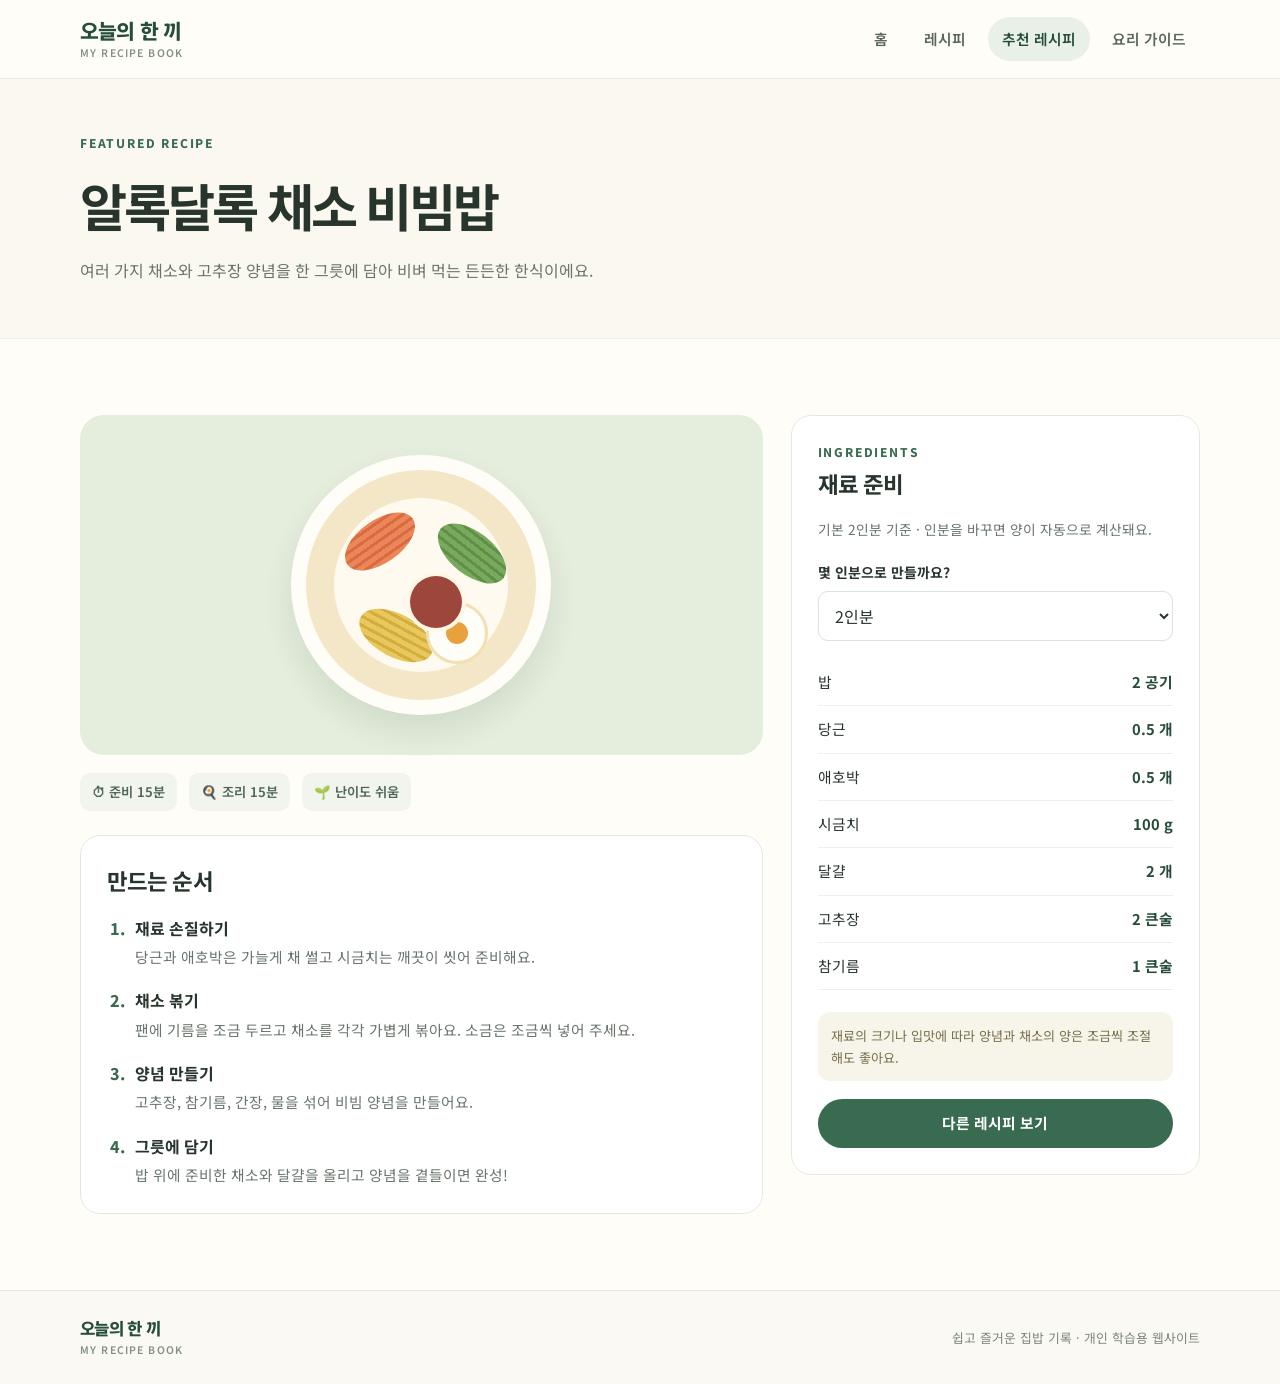
==== recipe-detail.html @ c25bb86e "first commit" ====
<!doctype html>
<html lang="ko">
  <head>
    <meta charset="UTF-8" />
    <meta name="viewport" content="width=device-width, initial-scale=1.0" />
    <title>채소 비빔밥 만들기 | 오늘의 한 끼</title>
    <link rel="stylesheet" href="style.css" />
    <script src="script.js" defer></script>
  </head>
  <body>
    <header class="site-header">
      <div class="container header-inner">
        <a class="logo" href="index.html"
          >오늘의 한 끼<span>My Recipe Book</span></a
        >
        <nav class="main-nav" aria-label="주 메뉴">
          <a href="index.html">홈</a><a href="recipes.html">레시피</a
          ><a class="active" href="recipe-detail.html">추천 레시피</a
          ><a href="guide.html">요리 가이드</a>
        </nav>
      </div>
    </header>
    <main>
      <section class="page-hero">
        <div class="container">
          <p class="eyebrow">FEATURED RECIPE</p>
          <h1>알록달록 채소 비빔밥</h1>
          <p>
            여러 가지 채소와 고추장 양념을 한 그릇에 담아 비벼 먹는 든든한
            한식이에요.
          </p>
        </div>
      </section>
      <section class="section">
        <div class="container detail-layout">
          <div>
            <div
              class="detail-art hero-art"
              role="img"
              aria-label="비빔밥 일러스트"
            >
              <div class="food-plate">
                <div class="rice"></div>
                <div class="veg veg-one"></div>
                <div class="veg veg-two"></div>
                <div class="veg veg-three"></div>
                <div class="egg"></div>
                <div class="pepper"></div>
              </div>
            </div>
            <div class="detail-facts">
              <span>⏱ 준비 15분</span><span>🍳 조리 15분</span
              ><span>🌱 난이도 쉬움</span>
            </div>
            <section class="content-panel">
              <h2>만드는 순서</h2>
              <ol class="step-list">
                <li>
                  <strong>재료 손질하기</strong>
                  <p>
                    당근과 애호박은 가늘게 채 썰고 시금치는 깨끗이 씻어
                    준비해요.
                  </p>
                </li>
                <li>
                  <strong>채소 볶기</strong>
                  <p>
                    팬에 기름을 조금 두르고 채소를 각각 가볍게 볶아요. 소금은
                    조금씩 넣어 주세요.
                  </p>
                </li>
                <li>
                  <strong>양념 만들기</strong>
                  <p>고추장, 참기름, 간장, 물을 섞어 비빔 양념을 만들어요.</p>
                </li>
                <li>
                  <strong>그릇에 담기</strong>
                  <p>
                    밥 위에 준비한 채소와 달걀을 올리고 양념을 곁들이면 완성!
                  </p>
                </li>
              </ol>
            </section>
          </div>
          <aside class="content-panel ingredients-panel">
            <p class="eyebrow">INGREDIENTS</p>
            <h2>재료 준비</h2>
            <p class="muted">
              기본 2인분 기준 · 인분을 바꾸면 양이 자동으로 계산돼요.
            </p>
            <label class="servings-label" for="servings"
              >몇 인분으로 만들까요?</label
            >
            <select id="servings" name="servings">
              <option value="1">1인분</option>
              <option value="2" selected>2인분</option>
              <option value="3">3인분</option>
              <option value="4">4인분</option>
            </select>
            <ul class="ingredient-list">
              <li>
                <span>밥</span
                ><strong
                  ><span data-amount="2" data-unit="공기">2 공기</span></strong
                >
              </li>
              <li>
                <span>당근</span
                ><strong
                  ><span data-amount="0.5" data-unit="개">0.5 개</span></strong
                >
              </li>
              <li>
                <span>애호박</span
                ><strong
                  ><span data-amount="0.5" data-unit="개">0.5 개</span></strong
                >
              </li>
              <li>
                <span>시금치</span
                ><strong
                  ><span data-amount="100" data-unit="g">100 g</span></strong
                >
              </li>
              <li>
                <span>달걀</span
                ><strong
                  ><span data-amount="2" data-unit="개">2 개</span></strong
                >
              </li>
              <li>
                <span>고추장</span
                ><strong
                  ><span data-amount="2" data-unit="큰술">2 큰술</span></strong
                >
              </li>
              <li>
                <span>참기름</span
                ><strong
                  ><span data-amount="1" data-unit="큰술">1 큰술</span></strong
                >
              </li>
            </ul>
            <div class="note-box">
              재료의 크기나 입맛에 따라 양념과 채소의 양은 조금씩 조절해도
              좋아요.
            </div>
            <a class="button button-primary button-full" href="recipes.html"
              >다른 레시피 보기</a
            >
          </aside>
        </div>
      </section>
    </main>
    <footer class="site-footer">
      <div class="container footer-inner">
        <a class="logo logo-footer" href="index.html"
          >오늘의 한 끼<span>My Recipe Book</span></a
        >
        <p>쉽고 즐거운 집밥 기록 · 개인 학습용 웹사이트</p>
      </div>
    </footer>
  </body>
</html>
---- style.css ----
@import url("https://fonts.googleapis.com/css2?family=Noto+Sans+KR:wght@400;500;600;700;800&display=swap");

:root {
  --green: #386b50;
  --green-dark: #254d39;
  --green-light: #e8f0e8;
  --cream: #fbf8f0;
  --paper: #fffdf8;
  --orange: #e8a45c;
  --text: #27352d;
  --muted: #69756c;
  --line: #e6e8df;
  --shadow: 0 14px 36px rgba(39, 53, 45, 0.08);
}
* {
  box-sizing: border-box;
}
html {
  scroll-behavior: smooth;
}
body {
  margin: 0;
  background: var(--paper);
  color: var(--text);
  font-family: "Noto Sans KR", Arial, sans-serif;
  line-height: 1.65;
}
a {
  color: inherit;
  text-decoration: none;
}
button,
select {
  font: inherit;
}
button,
a,
select {
  -webkit-tap-highlight-color: transparent;
}
.container {
  width: min(1120px, calc(100% - 40px));
  margin: 0 auto;
}
.site-header {
  position: sticky;
  top: 0;
  z-index: 10;
  background: rgba(255, 253, 248, 0.94);
  backdrop-filter: blur(12px);
  border-bottom: 1px solid rgba(230, 232, 223, 0.8);
}
.header-inner {
  min-height: 78px;
  display: flex;
  align-items: center;
  justify-content: space-between;
  gap: 24px;
}
.logo {
  display: inline-flex;
  flex-direction: column;
  font-size: 1.28rem;
  font-weight: 800;
  line-height: 1.15;
  letter-spacing: -0.04em;
  color: var(--green-dark);
}
.logo span {
  margin-top: 5px;
  font-size: 0.65rem;
  font-weight: 600;
  letter-spacing: 0.11em;
  text-transform: uppercase;
  color: #849085;
}
.main-nav {
  display: flex;
  align-items: center;
  gap: 8px;
}
.main-nav a {
  padding: 10px 14px;
  border-radius: 999px;
  font-size: 0.92rem;
  font-weight: 600;
  color: #58665b;
  transition:
    background 0.2s,
    color 0.2s;
}
.main-nav a:hover,
.main-nav a.active {
  background: var(--green-light);
  color: var(--green-dark);
}
.hero {
  overflow: hidden;
  background: var(--cream);
  padding: 64px 0 70px;
}
.hero-grid {
  display: grid;
  grid-template-columns: 1.08fr 0.92fr;
  align-items: center;
  gap: 50px;
}
.eyebrow {
  margin: 0 0 10px;
  color: var(--green);
  font-size: 0.75rem;
  font-weight: 800;
  letter-spacing: 0.15em;
}
.hero h1 {
  margin: 0;
  font-size: clamp(2.6rem, 5vw, 4.5rem);
  line-height: 1.2;
  letter-spacing: -0.065em;
}
.hero h1 span {
  color: var(--green);
}
.hero-description {
  max-width: 510px;
  margin: 22px 0 28px;
  color: var(--muted);
  font-size: 1.05rem;
}
.hero-actions {
  display: flex;
  gap: 12px;
  flex-wrap: wrap;
}
.button {
  display: inline-flex;
  justify-content: center;
  align-items: center;
  min-height: 46px;
  padding: 11px 20px;
  border: 1px solid transparent;
  border-radius: 999px;
  font-size: 0.92rem;
  font-weight: 700;
  cursor: pointer;
  transition:
    transform 0.2s,
    background 0.2s;
}
.button:hover {
  transform: translateY(-2px);
}
.button-primary {
  background: var(--green);
  color: white;
}
.button-primary:hover {
  background: var(--green-dark);
}
.button-outline {
  border-color: #cbd8ca;
  background: transparent;
  color: var(--green-dark);
}
.button-outline:hover {
  background: var(--green-light);
}
.hero-art {
  position: relative;
  min-height: 340px;
  display: grid;
  place-items: center;
  border-radius: 48% 52% 43% 57%/51% 43% 57% 49%;
  background: #e5eddd;
}
.food-plate {
  position: relative;
  width: 260px;
  height: 260px;
  border: 15px solid #fffdf8;
  border-radius: 50%;
  background: #f4e7c7;
  box-shadow: 0 16px 30px #2d50301c;
  overflow: hidden;
}
.rice {
  position: absolute;
  inset: 28px;
  border-radius: 50%;
  background: #fffaf0;
}
.veg {
  position: absolute;
  width: 80px;
  height: 43px;
  border-radius: 50%;
  transform: rotate(-35deg);
}
.veg-one {
  top: 50px;
  left: 34px;
  background: repeating-linear-gradient(0deg, #ec8656 0 5px, #d76b43 5px 8px);
}
.veg-two {
  right: 24px;
  top: 62px;
  background: repeating-linear-gradient(0deg, #79a95c 0 5px, #5e9147 5px 8px);
  transform: rotate(38deg);
}
.veg-three {
  left: 50px;
  bottom: 43px;
  background: repeating-linear-gradient(0deg, #e8c75f 0 5px, #d4ae3c 5px 8px);
  transform: rotate(28deg);
}
.egg {
  position: absolute;
  right: 48px;
  bottom: 36px;
  width: 62px;
  height: 62px;
  border-radius: 50%;
  background: #fffdf7;
  border: 3px solid #f4dfb2;
}
.egg:after {
  content: "";
  position: absolute;
  inset: 17px;
  border-radius: 50%;
  background: #e9a13d;
}
.pepper {
  position: absolute;
  left: 104px;
  top: 106px;
  width: 52px;
  height: 52px;
  border-radius: 50%;
  background: #9d463b;
  box-shadow: 0 0 0 4px #fff7e6;
}
.art-note {
  position: absolute;
  padding: 8px 13px;
  border-radius: 999px;
  background: #fffdf8;
  box-shadow: var(--shadow);
  font-size: 0.78rem;
  font-weight: 700;
  color: var(--green-dark);
}
.note-one {
  top: 43px;
  right: 0;
}
.note-two {
  bottom: 43px;
  left: 0;
}
.section {
  padding: 76px 0;
}
.section-soft {
  background: #f6f7f0;
}
.section-heading {
  display: flex;
  justify-content: space-between;
  align-items: end;
  gap: 20px;
  margin-bottom: 28px;
}
.section-heading h2,
.tip-banner h2 {
  margin: 0;
  font-size: clamp(1.6rem, 3vw, 2.25rem);
  letter-spacing: -0.05em;
}
.text-link {
  color: var(--green);
  font-size: 0.9rem;
  font-weight: 700;
  white-space: nowrap;
}
.featured-card {
  display: grid;
  grid-template-columns: 1fr 1fr;
  overflow: hidden;
  border: 1px solid var(--line);
  border-radius: 26px;
  background: #fff;
  box-shadow: var(--shadow);
}
.featured-art {
  position: relative;
  min-height: 300px;
  display: grid;
  place-items: center;
  background: #e8efdf;
}
.bibimbap-art:before {
  content: "";
  width: 190px;
  height: 190px;
  border: 13px solid #fffdf8;
  border-radius: 50%;
  background:
    radial-gradient(circle at 35% 35%, #e9a15a 0 18%, transparent 19%),
    radial-gradient(circle at 70% 35%, #7ca65e 0 17%, transparent 18%),
    radial-gradient(circle at 40% 70%, #e2c65c 0 18%, transparent 19%),
    radial-gradient(circle at 70% 70%, #b85142 0 16%, transparent 17%), #f2e4c7;
  box-shadow: 0 15px 30px #24472c22;
}
.art-label {
  position: absolute;
  top: 22px;
  left: 22px;
  padding: 7px 12px;
  border-radius: 999px;
  background: #fffdf8;
  color: var(--green);
  font-size: 0.7rem;
  font-weight: 800;
  letter-spacing: 0.1em;
}
.featured-copy {
  align-self: center;
  padding: 38px;
}
.tag {
  display: inline-block;
  padding: 4px 10px;
  border-radius: 999px;
  background: var(--green-light);
  color: var(--green-dark);
  font-size: 0.75rem;
  font-weight: 700;
}
.featured-copy h3 {
  margin: 13px 0 10px;
  font-size: 1.8rem;
  letter-spacing: -0.05em;
}
.featured-copy p,
.recipe-info p {
  color: var(--muted);
  font-size: 0.93rem;
}
.recipe-meta {
  display: flex;
  gap: 18px;
  padding: 0;
  margin: 20px 0 24px;
  list-style: none;
  color: #657267;
  font-size: 0.82rem;
}
.recipe-meta li + li:before {
  content: "•";
  margin-right: 18px;
  color: #b3bcb1;
}
.recipe-grid {
  display: grid;
  grid-template-columns: repeat(3, minmax(0, 1fr));
  gap: 22px;
}
.recipe-card {
  overflow: hidden;
  border: 1px solid var(--line);
  border-radius: 20px;
  background: white;
  transition:
    transform 0.2s,
    box-shadow 0.2s;
}
.recipe-card:hover {
  transform: translateY(-4px);
  box-shadow: var(--shadow);
}
.recipe-art {
  min-height: 170px;
  display: grid;
  place-items: center;
  position: relative;
}
.recipe-art span {
  font-size: 4.6rem;
  filter: drop-shadow(0 7px 5px #263d2918);
}
.art-pasta {
  background: #f8e7d7;
}
.art-pancake {
  background: #f6edcf;
}
.art-rice {
  background: #f0e4d9;
}
.art-bibimbap {
  background: #e8efdf;
}
.art-salad {
  background: #e1efdf;
}
.art-yogurt {
  background: #f7e4e5;
}
.recipe-info {
  padding: 20px;
}
.recipe-info h2,
.recipe-info h3 {
  margin: 8px 0 5px;
  font-size: 1.18rem;
  letter-spacing: -0.03em;
}
.recipe-info p {
  min-height: 48px;
  margin: 0 0 17px;
}
.card-bottom {
  display: flex;
  justify-content: space-between;
  border-top: 1px solid #eef0e9;
  padding-top: 13px;
  color: #7a857b;
  font-size: 0.8rem;
}
.tip-banner {
  display: flex;
  align-items: center;
  justify-content: space-between;
  gap: 30px;
  padding: 32px 38px;
  border: 1px solid #dfe7d9;
  border-radius: 24px;
  background: #f4f7ef;
}
.tip-banner p:last-child {
  margin-bottom: 0;
  color: var(--muted);
}
.site-footer {
  padding: 28px 0;
  border-top: 1px solid var(--line);
  background: #faf9f3;
}
.footer-inner {
  display: flex;
  align-items: center;
  justify-content: space-between;
  gap: 20px;
}
.logo-footer {
  font-size: 1.05rem;
}
.footer-inner p {
  margin: 0;
  color: #7c867c;
  font-size: 0.8rem;
}
.page-hero {
  padding: 54px 0;
  background: var(--cream);
  border-bottom: 1px solid #f0eee5;
}
.page-hero h1 {
  margin: 0;
  font-size: clamp(2.1rem, 4vw, 3.2rem);
  letter-spacing: -0.06em;
}
.page-hero p:last-child {
  margin: 10px 0 0;
  color: var(--muted);
}
.filter-row {
  display: flex;
  gap: 10px;
  flex-wrap: wrap;
}
.filter-button {
  padding: 9px 17px;
  border: 1px solid #dce3d8;
  border-radius: 999px;
  background: white;
  color: #58665b;
  font-weight: 700;
  cursor: pointer;
}
.filter-button:hover,
.filter-button.active {
  border-color: var(--green);
  background: var(--green);
  color: white;
}
.filter-status {
  margin: 16px 0 22px;
  color: var(--muted);
  font-size: 0.88rem;
}
.recipe-grid-large {
  grid-template-columns: repeat(3, minmax(0, 1fr));
}
.recipe-grid-large .recipe-art {
  min-height: 190px;
}
.empty-message {
  padding: 30px;
  text-align: center;
  color: var(--muted);
}
.detail-layout {
  display: grid;
  grid-template-columns: minmax(0, 1.25fr) minmax(300px, 0.75fr);
  align-items: start;
  gap: 28px;
}
.detail-art {
  min-height: 340px;
  margin-bottom: 18px;
  border-radius: 24px;
}
.detail-facts {
  display: flex;
  flex-wrap: wrap;
  gap: 12px;
  margin-bottom: 24px;
}
.detail-facts span {
  padding: 8px 12px;
  border-radius: 10px;
  background: #f2f5ee;
  color: #4e6654;
  font-size: 0.83rem;
  font-weight: 600;
}
.content-panel {
  padding: 26px;
  border: 1px solid var(--line);
  border-radius: 20px;
  background: white;
}
.content-panel h2 {
  margin: 0 0 16px;
  font-size: 1.4rem;
  letter-spacing: -0.04em;
}
.step-list {
  padding-left: 22px;
  margin: 0;
}
.step-list li {
  padding: 0 0 18px 6px;
}
.step-list li:last-child {
  padding-bottom: 0;
}
.step-list li::marker {
  color: var(--green);
  font-weight: 800;
}
.step-list strong {
  font-size: 1rem;
}
.step-list p {
  margin: 4px 0 0;
  color: var(--muted);
  font-size: 0.92rem;
}
.ingredients-panel {
  position: sticky;
  top: 100px;
}
.ingredients-panel .eyebrow {
  margin-bottom: 4px;
}
.muted {
  color: var(--muted);
  font-size: 0.86rem;
}
.servings-label {
  display: block;
  margin: 20px 0 7px;
  font-size: 0.87rem;
  font-weight: 700;
}
#servings {
  width: 100%;
  padding: 11px 12px;
  border: 1px solid #dce3d8;
  border-radius: 10px;
  background: #fff;
  color: var(--text);
}
.ingredient-list {
  padding: 0;
  margin: 18px 0 22px;
  list-style: none;
}
.ingredient-list li {
  display: flex;
  justify-content: space-between;
  gap: 15px;
  padding: 11px 0;
  border-bottom: 1px solid #eef0e9;
  font-size: 0.92rem;
}
.ingredient-list strong {
  color: var(--green-dark);
  font-variant-numeric: tabular-nums;
}
.note-box {
  padding: 13px;
  border-radius: 12px;
  background: #f7f5e9;
  color: #77704e;
  font-size: 0.82rem;
  margin-bottom: 18px;
}
.button-full {
  width: 100%;
}
.guide-intro {
  display: flex;
  align-items: center;
  justify-content: space-between;
  gap: 30px;
  padding: 32px 36px;
  margin-bottom: 28px;
  border-radius: 24px;
  background: var(--green-light);
}
.guide-intro h2 {
  margin: 0 0 8px;
  font-size: 1.8rem;
  letter-spacing: -0.05em;
}
.guide-intro p:last-child {
  max-width: 660px;
  margin-bottom: 0;
  color: #5e6e60;
}
.guide-emoji {
  font-size: 3rem;
  white-space: nowrap;
}
.guide-grid {
  display: grid;
  grid-template-columns: repeat(2, minmax(0, 1fr));
  gap: 20px;
}
.guide-card {
  position: relative;
  padding: 27px;
  border: 1px solid var(--line);
  border-radius: 20px;
  background: white;
}
.guide-number {
  position: absolute;
  top: 20px;
  right: 22px;
  color: #d7e2d5;
  font-size: 2.1rem;
  font-weight: 800;
}
.guide-icon {
  font-size: 2rem;
}
.guide-card h2 {
  margin: 12px 0 8px;
  font-size: 1.25rem;
}
.guide-card p,
.guide-card li {
  color: var(--muted);
  font-size: 0.9rem;
}
.guide-card ul {
  padding-left: 20px;
  margin-bottom: 0;
}
.guide-card li {
  margin: 4px 0;
}
.safety-panel {
  display: flex;
  gap: 18px;
  align-items: flex-start;
  margin-top: 26px;
  padding: 24px;
  border: 1px solid #f0dfc6;
  border-radius: 18px;
  background: #fff8ed;
}
.safety-icon {
  font-size: 2rem;
}
.safety-panel h2 {
  margin: 0 0 5px;
  font-size: 1.2rem;
}
.safety-panel p {
  margin: 0;
  color: #766b5c;
  font-size: 0.9rem;
}
.center-cta {
  text-align: center;
  padding: 58px 0 10px;
}
.center-cta h2 {
  margin: 0;
  font-size: 1.8rem;
  letter-spacing: -0.05em;
}
.center-cta p {
  margin: 8px 0 20px;
  color: var(--muted);
}
[hidden] {
  display: none !important;
}
@media (max-width: 850px) {
  .header-inner {
    align-items: flex-start;
    flex-direction: column;
    gap: 10px;
    padding-top: 17px;
    padding-bottom: 13px;
  }
  .main-nav {
    width: 100%;
    overflow-x: auto;
    padding-bottom: 2px;
  }
  .main-nav a {
    white-space: nowrap;
    padding: 8px 12px;
  }
  .hero-grid {
    grid-template-columns: 1fr 0.8fr;
    gap: 22px;
  }
  .hero-art {
    min-height: 280px;
  }
  .food-plate {
    transform: scale(0.85);
  }
  .recipe-grid,
  .recipe-grid-large {
    grid-template-columns: repeat(2, minmax(0, 1fr));
  }
  .detail-layout {
    grid-template-columns: 1fr;
  }
  .ingredients-panel {
    position: static;
  }
  .featured-copy {
    padding: 28px;
  }
  .featured-art {
    min-height: 270px;
  }
}
@media (max-width: 600px) {
  .container {
    width: min(100% - 28px, 1120px);
  }
  .hero {
    padding: 44px 0;
  }
  .hero-grid {
    grid-template-columns: 1fr;
  }
  .hero-art {
    min-height: 245px;
    margin: 4px 12px 0;
  }
  .food-plate {
    transform: scale(0.75);
  }
  .hero h1 {
    font-size: 2.65rem;
  }
  .hero-description {
    font-size: 0.96rem;
  }
  .section {
    padding: 52px 0;
  }
  .section-heading {
    align-items: flex-start;
    flex-direction: column;
    gap: 8px;
  }
  .featured-card {
    grid-template-columns: 1fr;
  }
  .featured-art {
    min-height: 220px;
  }
  .featured-copy {
    padding: 23px;
  }
  .featured-copy h3 {
    font-size: 1.5rem;
  }
  .recipe-grid,
  .recipe-grid-large {
    grid-template-columns: 1fr;
    gap: 16px;
  }
  .recipe-art,
  .recipe-grid-large .recipe-art {
    min-height: 155px;
  }
  .recipe-info p {
    min-height: 0;
  }
  .tip-banner {
    align-items: flex-start;
    flex-direction: column;
    padding: 25px;
  }
  .footer-inner {
    align-items: flex-start;
    flex-direction: column;
    gap: 10px;
  }
  .page-hero {
    padding: 38px 0;
  }
  .page-hero h1 {
    font-size: 2.3rem;
  }
  .detail-art {
    min-height: 260px;
  }
  .content-panel {
    padding: 21px;
  }
  .guide-intro {
    align-items: flex-start;
    flex-direction: column;
    padding: 25px;
  }
  .guide-emoji {
    font-size: 2.3rem;
  }
  .guide-grid {
    grid-template-columns: 1fr;
  }
  .safety-panel {
    padding: 19px;
  }
  .filter-row {
    gap: 7px;
  }
  .filter-button {
    padding: 8px 13px;
    font-size: 0.87rem;
  }
}
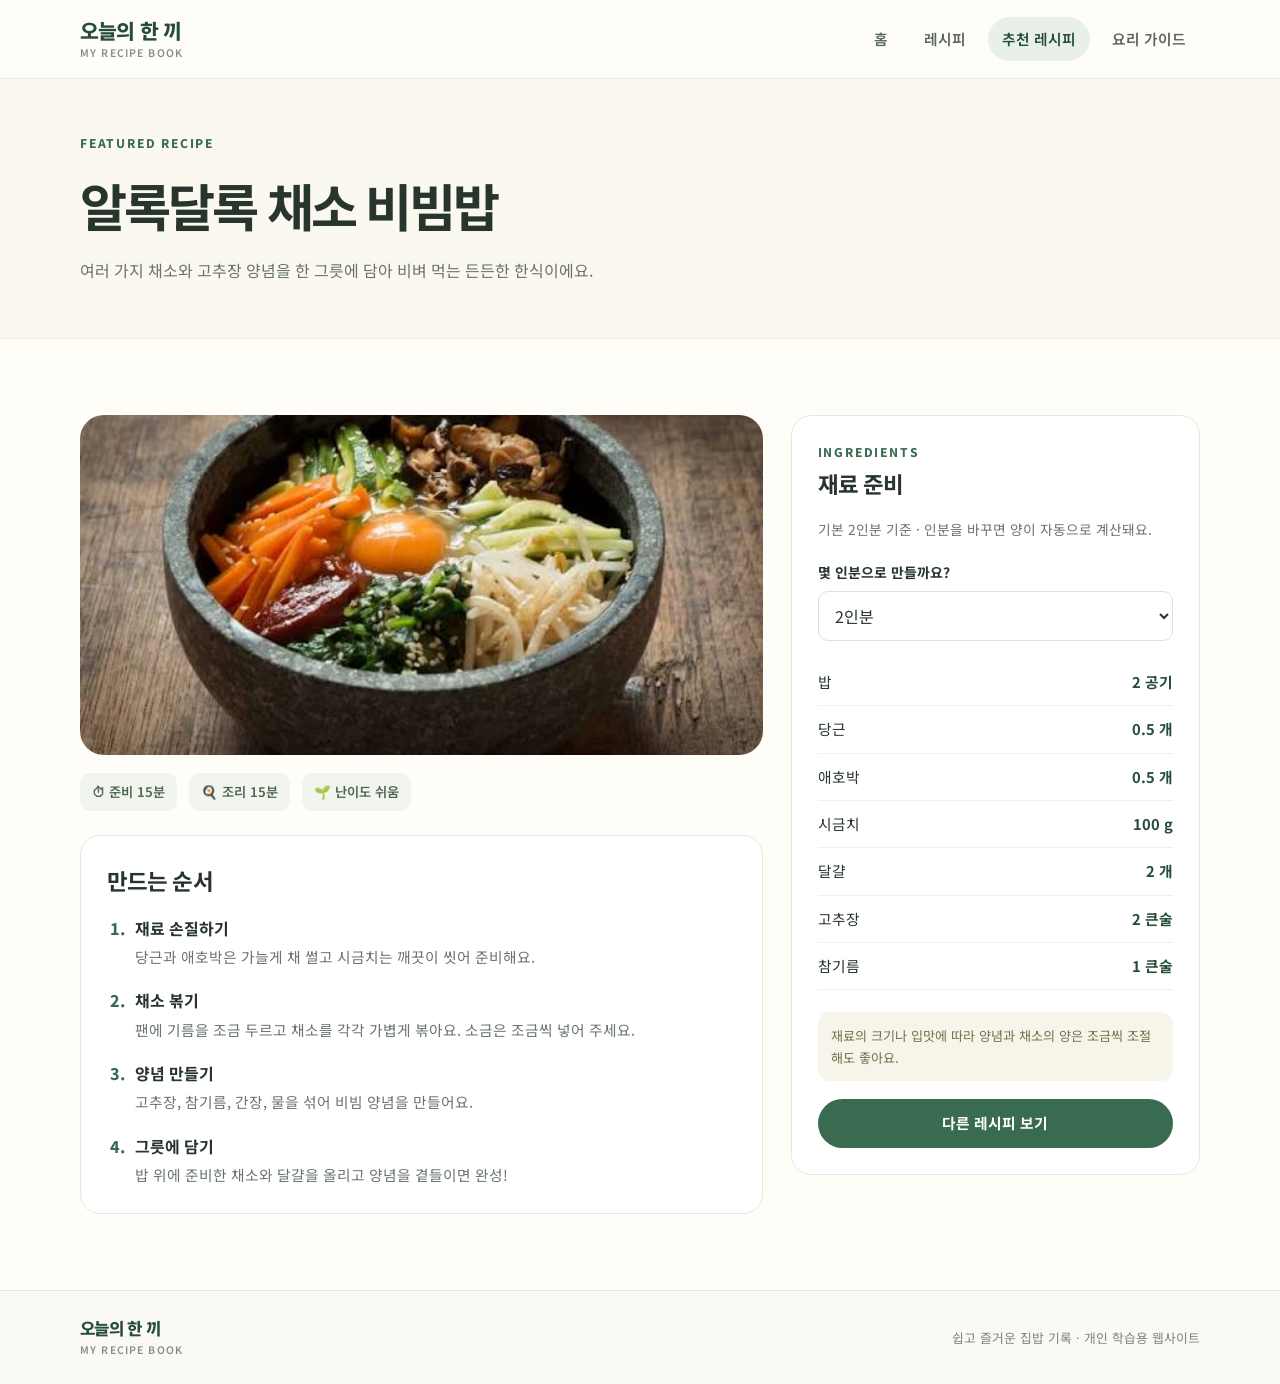
==== commit 3ac9d61e: "2" ====
--- a/recipe-detail.html
+++ b/recipe-detail.html
@@ -39,14 +39,14 @@
               role="img"
               aria-label="비빔밥 일러스트"
             >
-              <div class="food-plate">
+              <!-- <div class="food-plate">
                 <div class="rice"></div>
                 <div class="veg veg-one"></div>
                 <div class="veg veg-two"></div>
                 <div class="veg veg-three"></div>
                 <div class="egg"></div>
                 <div class="pepper"></div>
-              </div>
+              </div> -->
             </div>
             <div class="detail-facts">
               <span>⏱ 준비 15분</span><span>🍳 조리 15분</span
--- a/style.css
+++ b/style.css
@@ -11,6 +11,12 @@
   --muted: #69756c;
   --line: #e6e8df;
   --shadow: 0 14px 36px rgba(39, 53, 45, 0.08);
+  --bb: url(img/bb.jpg);
+  --tpasta: url(img/tpasta.jpg);
+  --bpancake: url(img/bpancake.jpg);
+  --kbb: url(img/kbb.jpg);
+  --salad: url(img/salad.jpg);
+  --yogurt: url(img/yogurt.jpg);
 }
 * {
   box-sizing: border-box;
@@ -171,7 +177,10 @@
   display: grid;
   place-items: center;
   border-radius: 48% 52% 43% 57%/51% 43% 57% 49%;
-  background: #e5eddd;
+  /* background: #e5eddd; */
+  background-image: var(--bb);
+  background-position: center;
+  background-size: cover;
 }
 .food-plate {
   position: relative;
@@ -297,7 +306,10 @@
   min-height: 300px;
   display: grid;
   place-items: center;
-  background: #e8efdf;
+  /* background: #e8efdf; */
+  background-image: var(--bb);
+  background-position: center;
+  background-size: cover;
 }
 .bibimbap-art:before {
   content: "";
@@ -390,22 +402,40 @@
   filter: drop-shadow(0 7px 5px #263d2918);
 }
 .art-pasta {
-  background: #f8e7d7;
+  /* background: #f8e7d7; */
+  background-image: var(--tpasta);
+  background-position: center;
+  background-size: cover;
 }
 .art-pancake {
-  background: #f6edcf;
+  /* background: #f6edcf; */
+  background-image: var(--bpancake);
+  background-position: center;
+  background-size: cover;
 }
 .art-rice {
-  background: #f0e4d9;
+  /* background: #f0e4d9; */
+  background-image: var(--kbb);
+  background-position: center;
+  background-size: cover;
 }
 .art-bibimbap {
-  background: #e8efdf;
+  /* background: #e8efdf; */
+  background-image: var(--bb);
+  background-position: center;
+  background-size: cover;
 }
 .art-salad {
-  background: #e1efdf;
+  /* background: #e1efdf; */
+  background-image: var(--salad);
+  background-position: center;
+  background-size: cover;
 }
 .art-yogurt {
-  background: #f7e4e5;
+  /* background: #f7e4e5; */
+  background-image: var(--yogurt);
+  background-position: center;
+  background-size: cover;
 }
 .recipe-info {
   padding: 20px;
